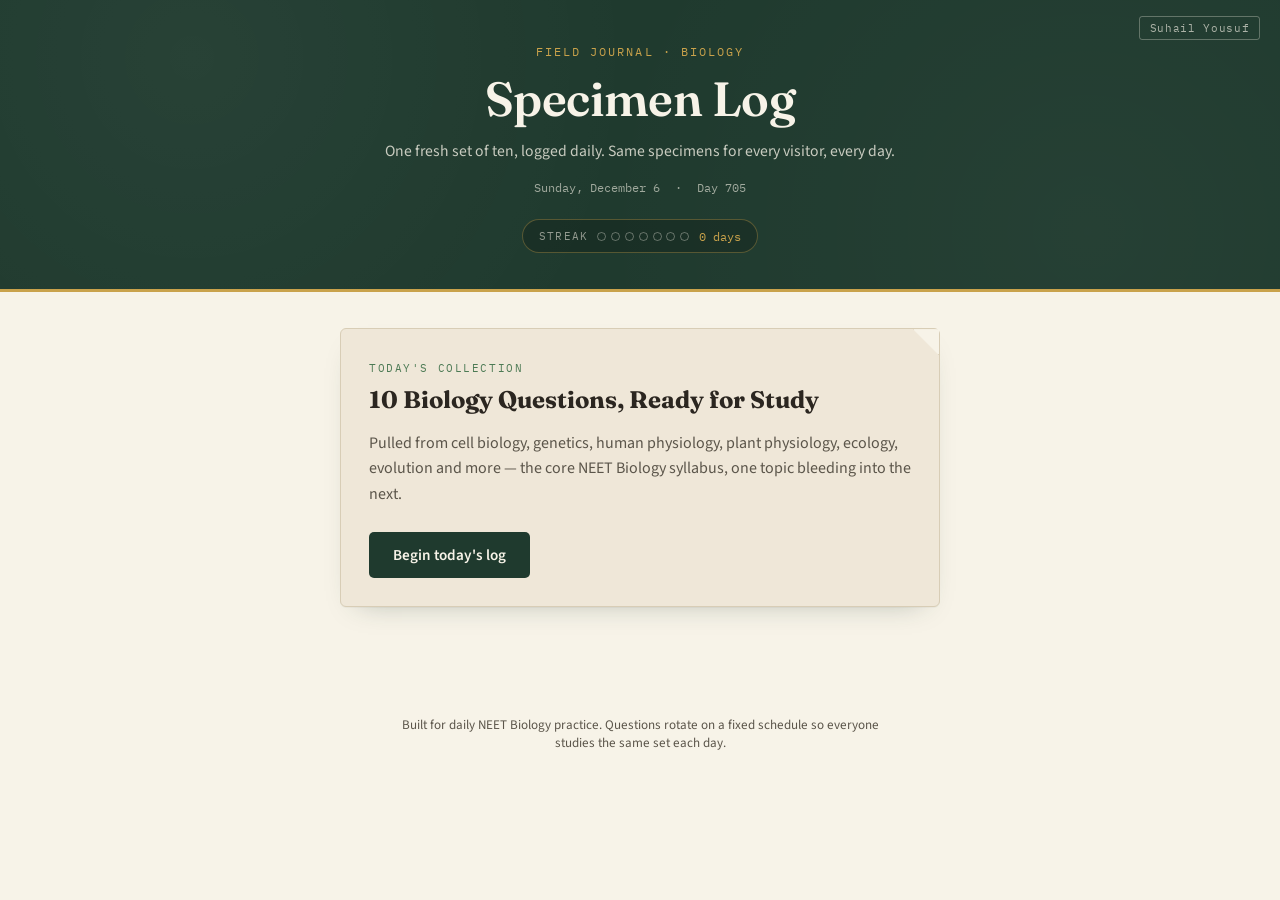
==== index.html @ 2e9ed6b0 "Add files via upload" ====
<!DOCTYPE html>
<html lang="en">
<head>
<meta charset="UTF-8" />
<meta name="viewport" content="width=device-width, initial-scale=1.0" />
<title>Specimen Log — Daily NEET Biology Quiz</title>
<meta name="description" content="A new 10-question NEET Biology quiz every day. Same quiz for everyone, resets at midnight." />
<link rel="preconnect" href="https://fonts.googleapis.com">
<link rel="preconnect" href="https://fonts.gstatic.com" crossorigin>
<link href="https://fonts.googleapis.com/css2?family=Fraunces:opsz,wght@9..144,400;9..144,600;9..144,700&family=Source+Sans+3:wght@400;600;700&family=IBM+Plex+Mono:wght@400;500&display=swap" rel="stylesheet">
<link rel="stylesheet" href="style.css">
</head>
<body>

  <header class="masthead">
    <span class="author-tag">Suhail Yousuf</span>
    <div class="masthead-inner">
      <p class="eyebrow">FIELD JOURNAL · BIOLOGY</p>
      <h1 class="wordmark">Specimen Log</h1>
      <p class="tagline">One fresh set of ten, logged daily. Same specimens for every visitor, every day.</p>
      <div class="meta-row">
        <span class="meta-item" id="dateStamp">—</span>
        <span class="meta-divider">·</span>
        <span class="meta-item" id="dayCounter">Day —</span>
      </div>
    </div>
    <div class="streak-widget" id="streakWidget" aria-label="Study streak">
      <span class="streak-label">Streak</span>
      <div class="streak-rings" id="streakRings"></div>
      <span class="streak-count" id="streakCount">0 days</span>
    </div>
  </header>

  <main>
    <!-- INTRO / START SCREEN -->
    <section id="introScreen" class="screen">
      <div class="specimen-card intro-card">
        <div class="tag-corner"></div>
        <p class="catalog-tag">TODAY'S COLLECTION</p>
        <h2 class="intro-title">10 Biology Questions, Ready for Study</h2>
        <p class="intro-copy">Pulled from cell biology, genetics, human physiology, plant physiology, ecology, evolution and more — the core NEET Biology syllabus, one topic bleeding into the next.</p>
        <button class="btn-primary" id="startBtn">Begin today's log</button>
      </div>
    </section>

    <!-- QUIZ SCREEN -->
    <section id="quizScreen" class="screen hidden">
      <div class="progress-row" id="progressRow"></div>
      <div class="specimen-card quiz-card">
        <div class="tag-corner"></div>
        <div class="card-head">
          <span class="catalog-tag" id="qIndexTag">Q 01/10</span>
          <span class="topic-tag" id="qTopicTag">Topic</span>
        </div>
        <h2 class="question-text" id="questionText">Question text</h2>
        <div class="options" id="optionsList"></div>
        <p class="explain" id="explainBox"></p>
        <div class="card-foot">
          <button class="btn-secondary hidden" id="nextBtn">Next specimen →</button>
        </div>
      </div>
    </section>

    <!-- RESULTS SCREEN -->
    <section id="resultsScreen" class="screen hidden">
      <div class="specimen-card results-card">
        <div class="tag-corner"></div>
        <p class="catalog-tag">LOG COMPLETE</p>
        <h2 class="results-score" id="resultsScore">0 / 10</h2>
        <p class="results-copy" id="resultsCopy">Nice work. Come back tomorrow for a fresh set.</p>
        <button class="btn-secondary" id="reviewBtn">Review answers</button>
      </div>
      <div class="review-list" id="reviewList"></div>
    </section>
  </main>

  <footer class="site-footer">
    <p>Built for daily NEET Biology practice. Questions rotate on a fixed schedule so everyone studies the same set each day.</p>
  </footer>

  <script src="questions.js"></script>
  <script src="app.js"></script>
</body>
</html>
---- style.css ----
:root {
  --ink-green: #1F3A2E;
  --ink-green-dark: #16291F;
  --parchment: #EFE7D8;
  --bone: #F7F3E8;
  --rust: #C1443C;
  --moss: #4C7A54;
  --gold: #C9A24B;
  --ink: #2B2620;
  --ink-soft: #5B554A;
  --line: #D8CDB6;
  font-size: 16px;
}

* { box-sizing: border-box; }

body {
  margin: 0;
  background: var(--bone);
  color: var(--ink);
  font-family: 'Source Sans 3', sans-serif;
  -webkit-font-smoothing: antialiased;
}

h1, h2 { font-family: 'Fraunces', serif; margin: 0; }

/* ---------- MASTHEAD ---------- */
.masthead {
  position: relative;
  background: var(--ink-green);
  background-image:
    radial-gradient(circle at 15% 20%, rgba(255,255,255,0.04) 0, transparent 40%),
    radial-gradient(circle at 85% 80%, rgba(255,255,255,0.03) 0, transparent 45%);
  color: var(--bone);
  padding: 2.75rem 1.5rem 2.25rem;
  display: flex;
  flex-direction: column;
  align-items: center;
  gap: 1.5rem;
  border-bottom: 3px solid var(--gold);
}

.author-tag {
  position: absolute;
  top: 1rem;
  right: 1.25rem;
  font-family: 'IBM Plex Mono', monospace;
  font-size: 0.7rem;
  letter-spacing: 0.06em;
  color: rgba(247,243,232,0.65);
  border: 1px solid rgba(247,243,232,0.3);
  padding: 0.25rem 0.6rem;
  border-radius: 3px;
}

.masthead-inner { text-align: center; max-width: 40rem; }

.eyebrow {
  font-family: 'IBM Plex Mono', monospace;
  font-size: 0.72rem;
  letter-spacing: 0.18em;
  color: var(--gold);
  margin: 0 0 0.6rem;
}

.wordmark { font-size: clamp(2.1rem, 6vw, 3rem); font-weight: 600; letter-spacing: -0.01em; }

.tagline {
  margin: 0.75rem 0 0;
  color: rgba(247,243,232,0.78);
  font-size: 0.98rem;
  line-height: 1.5;
}

.meta-row {
  margin-top: 1rem;
  font-family: 'IBM Plex Mono', monospace;
  font-size: 0.78rem;
  color: rgba(247,243,232,0.6);
}
.meta-divider { margin: 0 0.5rem; }

.streak-widget {
  display: flex;
  align-items: center;
  gap: 0.6rem;
  background: rgba(0,0,0,0.18);
  padding: 0.5rem 1rem;
  border-radius: 999px;
  border: 1px solid rgba(201,162,75,0.35);
}
.streak-label {
  font-family: 'IBM Plex Mono', monospace;
  font-size: 0.68rem;
  letter-spacing: 0.1em;
  color: rgba(247,243,232,0.55);
  text-transform: uppercase;
}
.streak-rings { display: flex; gap: 0.3rem; }
.ring {
  width: 9px; height: 9px; border-radius: 50%;
  border: 1.5px solid rgba(247,243,232,0.35);
  background: transparent;
}
.ring.filled { background: var(--gold); border-color: var(--gold); }
.streak-count { font-family: 'IBM Plex Mono', monospace; font-size: 0.78rem; color: var(--gold); }

/* ---------- MAIN / SCREENS ---------- */
main {
  max-width: 40rem;
  margin: 0 auto;
  padding: 2.25rem 1.25rem 4rem;
}
.screen.hidden { display: none; }

/* ---------- SPECIMEN CARD ---------- */
.specimen-card {
  position: relative;
  background: var(--parchment);
  border: 1px solid var(--line);
  border-radius: 6px;
  padding: 2rem 1.75rem 1.75rem;
  box-shadow: 0 1px 0 rgba(0,0,0,0.03), 0 12px 28px -18px rgba(31,58,46,0.35);
}

.tag-corner {
  position: absolute;
  top: 0; right: 0;
  width: 26px; height: 26px;
  background: var(--bone);
  clip-path: polygon(100% 0, 0 0, 100% 100%);
  border-bottom: 1px solid var(--line);
  border-left: 1px solid var(--line);
}

.catalog-tag {
  font-family: 'IBM Plex Mono', monospace;
  font-size: 0.7rem;
  letter-spacing: 0.14em;
  color: var(--moss);
  text-transform: uppercase;
  margin: 0 0 0.6rem;
}

.topic-tag {
  font-family: 'IBM Plex Mono', monospace;
  font-size: 0.68rem;
  color: var(--ink-soft);
  background: rgba(76,122,84,0.1);
  border: 1px solid rgba(76,122,84,0.3);
  padding: 0.15rem 0.55rem;
  border-radius: 999px;
}

/* Intro card */
.intro-title { font-size: 1.5rem; margin-bottom: 0.7rem; line-height: 1.25; }
.intro-copy { color: var(--ink-soft); line-height: 1.6; margin-bottom: 1.5rem; }

.btn-primary, .btn-secondary {
  font-family: 'Source Sans 3', sans-serif;
  font-weight: 600;
  font-size: 0.95rem;
  padding: 0.75rem 1.5rem;
  border-radius: 5px;
  border: none;
  cursor: pointer;
  transition: transform 0.12s ease, box-shadow 0.12s ease;
}
.btn-primary {
  background: var(--ink-green);
  color: var(--bone);
}
.btn-primary:hover { transform: translateY(-1px); box-shadow: 0 6px 14px -6px rgba(31,58,46,0.5); }

.btn-secondary {
  background: transparent;
  color: var(--ink-green);
  border: 1.5px solid var(--ink-green);
}
.btn-secondary:hover { background: rgba(31,58,46,0.06); }

/* Progress dots */
.progress-row {
  display: flex;
  gap: 0.4rem;
  margin-bottom: 0.9rem;
  padding: 0 0.2rem;
}
.progress-dot {
  flex: 1;
  height: 4px;
  border-radius: 2px;
  background: var(--line);
}
.progress-dot.done { background: var(--moss); }
.progress-dot.current { background: var(--gold); }

/* Quiz card */
.card-head {
  display: flex;
  justify-content: space-between;
  align-items: center;
  margin-bottom: 1rem;
}
.question-text {
  font-size: 1.28rem;
  line-height: 1.4;
  font-weight: 600;
  margin-bottom: 1.35rem;
}
.options { display: flex; flex-direction: column; gap: 0.6rem; }

.option-btn {
  text-align: left;
  font-family: 'Source Sans 3', sans-serif;
  font-size: 0.98rem;
  padding: 0.8rem 1rem;
  border-radius: 5px;
  border: 1.5px solid var(--line);
  background: var(--bone);
  color: var(--ink);
  cursor: pointer;
  display: flex;
  gap: 0.7rem;
  align-items: flex-start;
  transition: border-color 0.12s ease, background 0.12s ease;
}
.option-btn:hover:not(:disabled) { border-color: var(--ink-green); }
.option-btn:disabled { cursor: default; }

.option-letter {
  font-family: 'IBM Plex Mono', monospace;
  font-size: 0.78rem;
  color: var(--ink-soft);
  border: 1px solid var(--line);
  border-radius: 3px;
  width: 22px; height: 22px;
  display: flex; align-items: center; justify-content: center;
  flex-shrink: 0;
}

.option-btn.correct { background: rgba(76,122,84,0.15); border-color: var(--moss); }
.option-btn.correct .option-letter { background: var(--moss); border-color: var(--moss); color: var(--bone); }
.option-btn.wrong { background: rgba(193,68,60,0.12); border-color: var(--rust); }
.option-btn.wrong .option-letter { background: var(--rust); border-color: var(--rust); color: var(--bone); }

.explain {
  margin-top: 1.1rem;
  padding: 0.85rem 1rem;
  background: rgba(31,58,46,0.05);
  border-left: 3px solid var(--moss);
  border-radius: 4px;
  font-size: 0.92rem;
  color: var(--ink-soft);
  line-height: 1.55;
  display: none;
}
.explain.show { display: block; }

.card-foot { margin-top: 1.4rem; display: flex; justify-content: flex-end; }

/* Results */
.results-score {
  font-size: 2.6rem;
  color: var(--ink-green);
  margin-bottom: 0.4rem;
}
.results-copy { color: var(--ink-soft); margin-bottom: 1.4rem; }

.review-list { margin-top: 1.5rem; display: flex; flex-direction: column; gap: 0.9rem; }
.review-item {
  background: var(--parchment);
  border: 1px solid var(--line);
  border-radius: 6px;
  padding: 1rem 1.2rem;
}
.review-item .rq { font-weight: 600; margin-bottom: 0.4rem; }
.review-item .ra { font-size: 0.88rem; color: var(--ink-soft); margin: 0.15rem 0; }
.review-item .ra.correct-line { color: var(--moss); }
.review-item .ra.wrong-line { color: var(--rust); }
.review-item .rexp { font-size: 0.85rem; color: var(--ink-soft); margin-top: 0.5rem; line-height: 1.5; }

.hidden { display: none !important; }

.site-footer {
  text-align: center;
  padding: 2rem 1.5rem 3rem;
  color: var(--ink-soft);
  font-size: 0.82rem;
  max-width: 34rem;
  margin: 0 auto;
}

@media (max-width: 480px) {
  .masthead { padding: 2.25rem 1rem 1.75rem; }
  .specimen-card { padding: 1.5rem 1.15rem 1.35rem; }
}
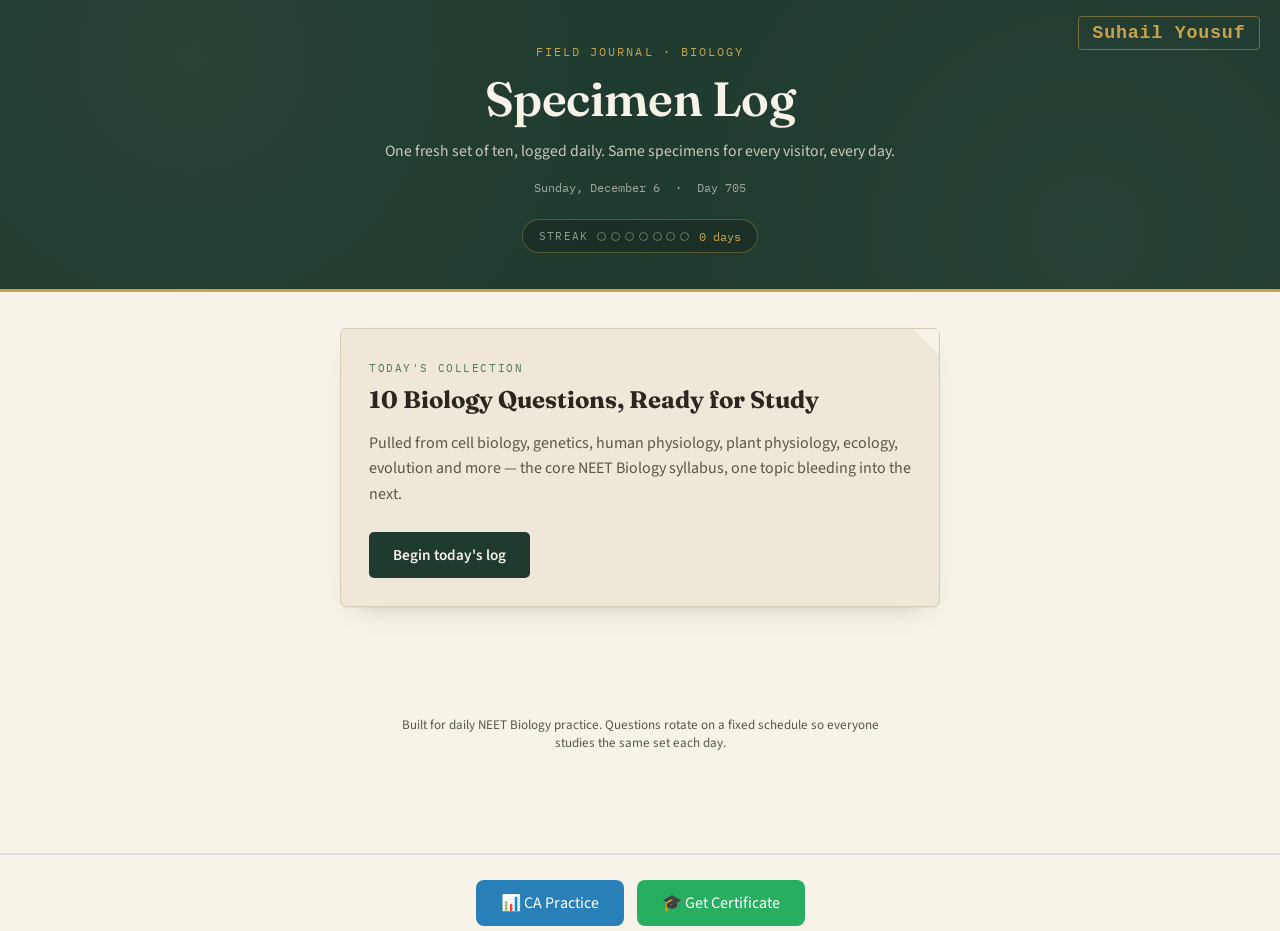
==== commit 32468d51: "Update index.html" ====
--- a/index.html
+++ b/index.html
@@ -3,12 +3,26 @@
 <head>
 <meta charset="UTF-8" />
 <meta name="viewport" content="width=device-width, initial-scale=1.0" />
-<title>Specimen Log — Daily NEET Biology Quiz</title>
-<meta name="description" content="A new 10-question NEET Biology quiz every day. Same quiz for everyone, resets at midnight." />
+<title>NEET Biology Daily Quiz Practice — Specimen Log</title>
+<meta name="description" content="Free daily NEET Biology quiz practice. A new 10-question set every day covering cell biology, genetics, human physiology, ecology, and more — the full NEET Biology syllabus." />
+<meta name="keywords" content="NEET biology quiz, NEET practice, biology quiz practice neet, NEET biology daily quiz, NEET prep" />
+<meta property="og:title" content="Specimen Log — NEET Biology Daily Quiz" />
+<meta property="og:description" content="A fresh 10-question NEET Biology quiz, every day. Free, and the same quiz for everyone." />
+<meta property="og:image" content="https://suhailssafecode01.github.io/Neet-Bio-Quiz-SYR-/og-image.png" />
+<meta property="og:url" content="https://suhailssafecode01.github.io/Neet-Bio-Quiz-SYR-/" />
+<meta property="og:type" content="website" />
+<meta name="twitter:card" content="summary_large_image" />
+<meta name="twitter:title" content="Specimen Log — NEET Biology Daily Quiz" />
+<meta name="twitter:description" content="A fresh 10-question NEET Biology quiz, every day." />
+<meta name="twitter:image" content="https://suhailssafecode01.github.io/Neet-Bio-Quiz-SYR-/og-image.png" />
 <link rel="preconnect" href="https://fonts.googleapis.com">
 <link rel="preconnect" href="https://fonts.gstatic.com" crossorigin>
-<link href="https://fonts.googleapis.com/css2?family=Fraunces:opsz,wght@9..144,400;9..144,600;9..144,700&family=Source+Sans+3:wght@400;600;700&family=IBM+Plex+Mono:wght@400;500&display=swap" rel="stylesheet">
+<link href="https://fonts.googleapis.com/css2?family=Fraunces:opsz,wght@9..144,400;9..144,600;9..144,700&family=Source+Sans+3:wght@400;600;700&family=IBM+Plex+Mono:wght@400;500&family=Dancing+Script:wght@600;700&display=swap" rel="stylesheet">
 <link rel="stylesheet" href="style.css">
+<link rel="manifest" href="manifest.json">
+<link rel="icon" href="icon-192.png">
+<link rel="apple-touch-icon" href="icon-192.png">
+<meta name="theme-color" content="#1F3A2E">
 </head>
 <body>
 
@@ -71,6 +85,13 @@
         <button class="btn-secondary" id="reviewBtn">Review answers</button>
       </div>
       <div class="review-list" id="reviewList"></div>
+      <div class="cert-box" id="certBox">
+        <p class="catalog-tag">EARN YOUR CERTIFICATE</p>
+        <p class="cert-copy">Enter your name to generate a personalized Certificate of Participation from @aimers by SYR.</p>
+        <input type="text" id="certNameInput" class="cert-input" placeholder="Your full name" maxlength="60" />
+        <button class="btn-primary" id="certBtn">Generate Certificate</button>
+        <div class="cert-preview-wrap" id="certPreviewWrap"></div>
+      </div>
     </section>
   </main>
 
@@ -80,5 +101,17 @@
 
   <script src="questions.js"></script>
   <script src="app.js"></script>
+  <script>
+    if ("serviceWorker" in navigator) {
+      window.addEventListener("load", () => {
+        navigator.serviceWorker.register("sw.js").catch(() => {});
+      });
+    }
+  </script> 
+  <!-- Add the CA and Certificate buttons -->
+<div style="margin-top: 40px; text-align: center; border-top: 2px solid #ddd; padding-top: 20px;">
+    <a href="ca_quiz.html" style="display:inline-block; background:#2980b9; color:white; padding:12px 25px; text-decoration:none; border-radius:8px; margin:5px; font-size:16px;">📊 CA Practice</a>
+    <a href="certificate.html" style="display:inline-block; background:#27ae60; color:white; padding:12px 25px; text-decoration:none; border-radius:8px; margin:5px; font-size:16px;">🎓 Get Certificate</a>
+</div>
 </body>
 </html>
--- a/style.css
+++ b/style.css
@@ -45,12 +45,13 @@
   top: 1rem;
   right: 1.25rem;
   font-family: 'IBM Plex Mono', monospace;
-  font-size: 0.7rem;
-  letter-spacing: 0.06em;
-  color: rgba(247,243,232,0.65);
-  border: 1px solid rgba(247,243,232,0.3);
-  padding: 0.25rem 0.6rem;
-  border-radius: 3px;
+  font-size: 1.15rem;
+  font-weight: 700;
+  letter-spacing: 0.04em;
+  color: var(--gold);
+  border: 1px solid rgba(201,162,75,0.5);
+  padding: 0.35rem 0.85rem;
+  border-radius: 4px;
 }
 
 .masthead-inner { text-align: center; max-width: 40rem; }
@@ -282,6 +283,42 @@
 
 .hidden { display: none !important; }
 
+/* Certificate box */
+.cert-box {
+  margin-top: 1.75rem;
+  background: var(--parchment);
+  border: 1px solid var(--line);
+  border-radius: 6px;
+  padding: 1.5rem 1.5rem 1.75rem;
+}
+.cert-copy {
+  color: var(--ink-soft);
+  font-size: 0.9rem;
+  line-height: 1.5;
+  margin: 0.4rem 0 1rem;
+}
+.cert-input {
+  width: 100%;
+  font-family: 'Source Sans 3', sans-serif;
+  font-size: 0.98rem;
+  padding: 0.7rem 0.9rem;
+  border-radius: 5px;
+  border: 1.5px solid var(--line);
+  background: var(--bone);
+  color: var(--ink);
+  margin-bottom: 0.85rem;
+}
+.cert-input:focus { outline: none; border-color: var(--ink-green); }
+.cert-preview-wrap { margin-top: 1.25rem; }
+.cert-preview-wrap canvas {
+  width: 100%;
+  height: auto;
+  border-radius: 4px;
+  border: 1px solid var(--line);
+  display: block;
+}
+.cert-download-btn { margin-top: 0.9rem; }
+
 .site-footer {
   text-align: center;
   padding: 2rem 1.5rem 3rem;
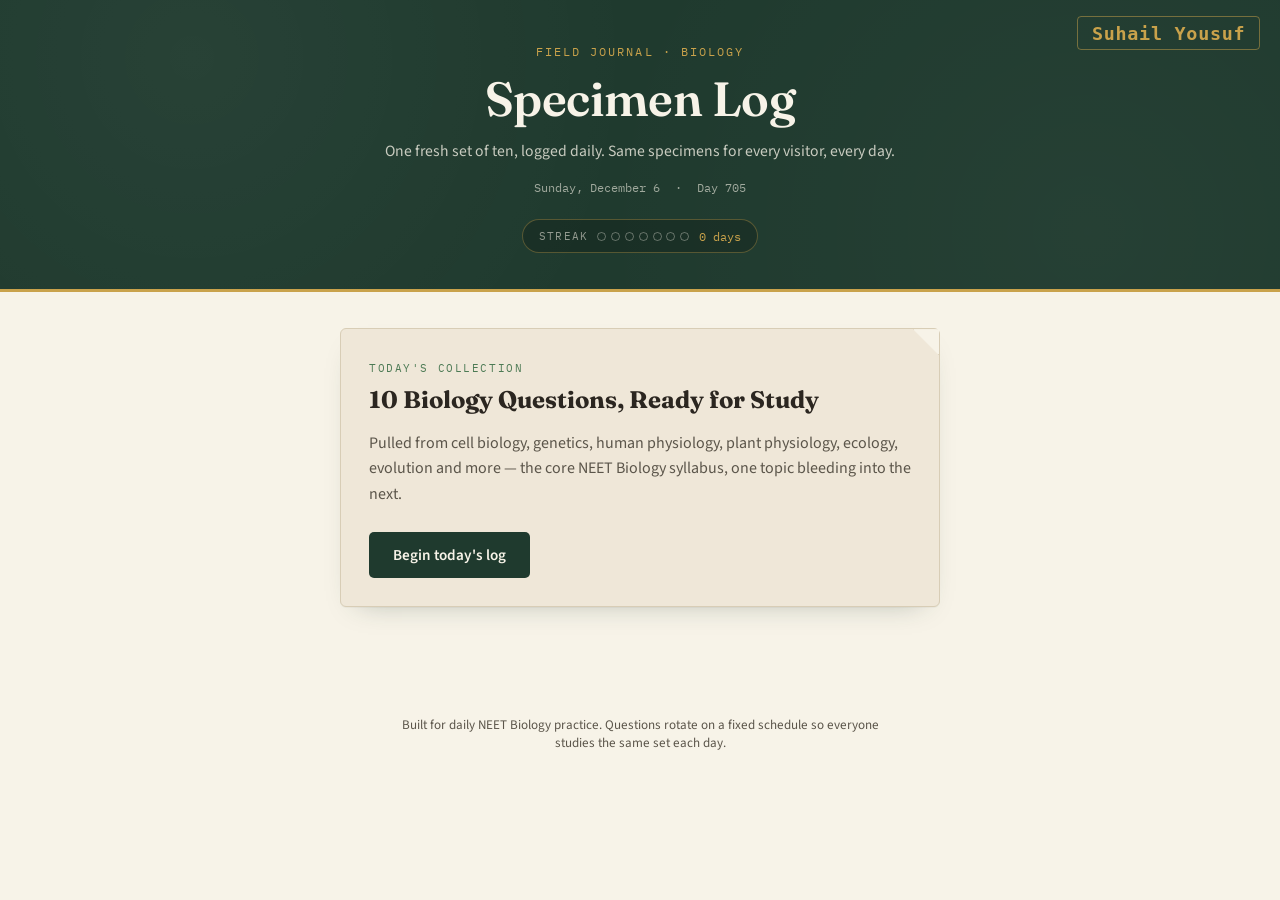
==== commit dfc87ecf: "Update index.html" ====
--- a/index.html
+++ b/index.html
@@ -108,10 +108,5 @@
       });
     }
   </script> 
-  <!-- Add the CA and Certificate buttons -->
-<div style="margin-top: 40px; text-align: center; border-top: 2px solid #ddd; padding-top: 20px;">
-    <a href="ca_quiz.html" style="display:inline-block; background:#2980b9; color:white; padding:12px 25px; text-decoration:none; border-radius:8px; margin:5px; font-size:16px;">📊 CA Practice</a>
-    <a href="certificate.html" style="display:inline-block; background:#27ae60; color:white; padding:12px 25px; text-decoration:none; border-radius:8px; margin:5px; font-size:16px;">🎓 Get Certificate</a>
-</div>
 </body>
 </html>
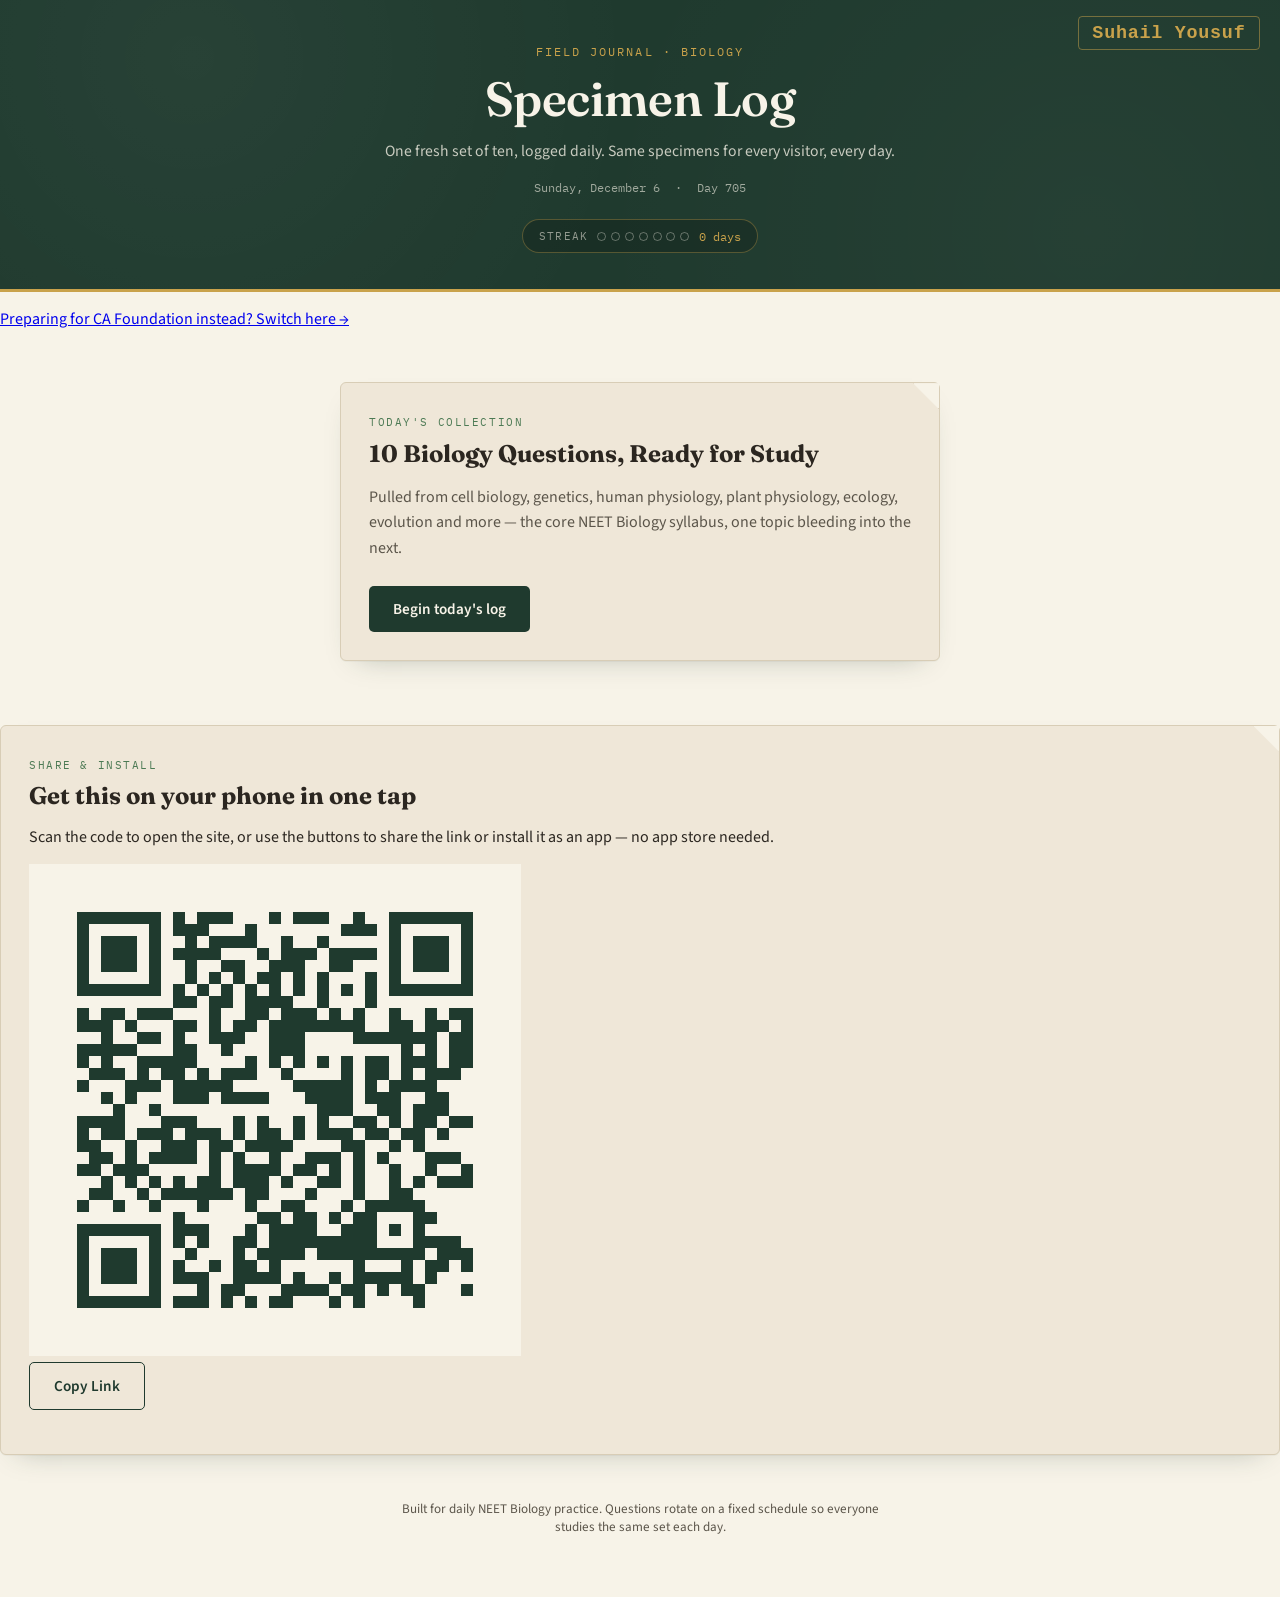
==== commit 5c9ceaa9: "Rename index-5.html to index.html" ====
--- a/index.html
+++ b/index.html
@@ -44,6 +44,8 @@
       <span class="streak-count" id="streakCount">0 days</span>
     </div>
   </header>
+
+  <p class="cross-link-bar"><a href="ca.html">Preparing for CA Foundation instead? Switch here →</a></p>
 
   <main>
     <!-- INTRO / START SCREEN -->
@@ -95,6 +97,22 @@
     </section>
   </main>
 
+  <section class="share-section">
+    <div class="specimen-card share-card">
+      <div class="tag-corner"></div>
+      <p class="catalog-tag">SHARE &amp; INSTALL</p>
+      <h2 class="share-title">Get this on your phone in one tap</h2>
+      <p class="share-copy">Scan the code to open the site, or use the buttons to share the link or install it as an app — no app store needed.</p>
+      <div class="share-qr-wrap" id="shareQrWrap"></div>
+      <div class="share-actions">
+        <button class="btn-primary hidden" id="installBtn">Install App</button>
+        <button class="btn-secondary hidden" id="shareBtn">Share Link</button>
+        <button class="btn-secondary" id="copyLinkBtn">Copy Link</button>
+      </div>
+      <p class="share-note" id="shareNote"></p>
+    </div>
+  </section>
+
   <footer class="site-footer">
     <p>Built for daily NEET Biology practice. Questions rotate on a fixed schedule so everyone studies the same set each day.</p>
   </footer>
@@ -107,6 +125,6 @@
         navigator.serviceWorker.register("sw.js").catch(() => {});
       });
     }
-  </script> 
+  </script>
 </body>
 </html>
